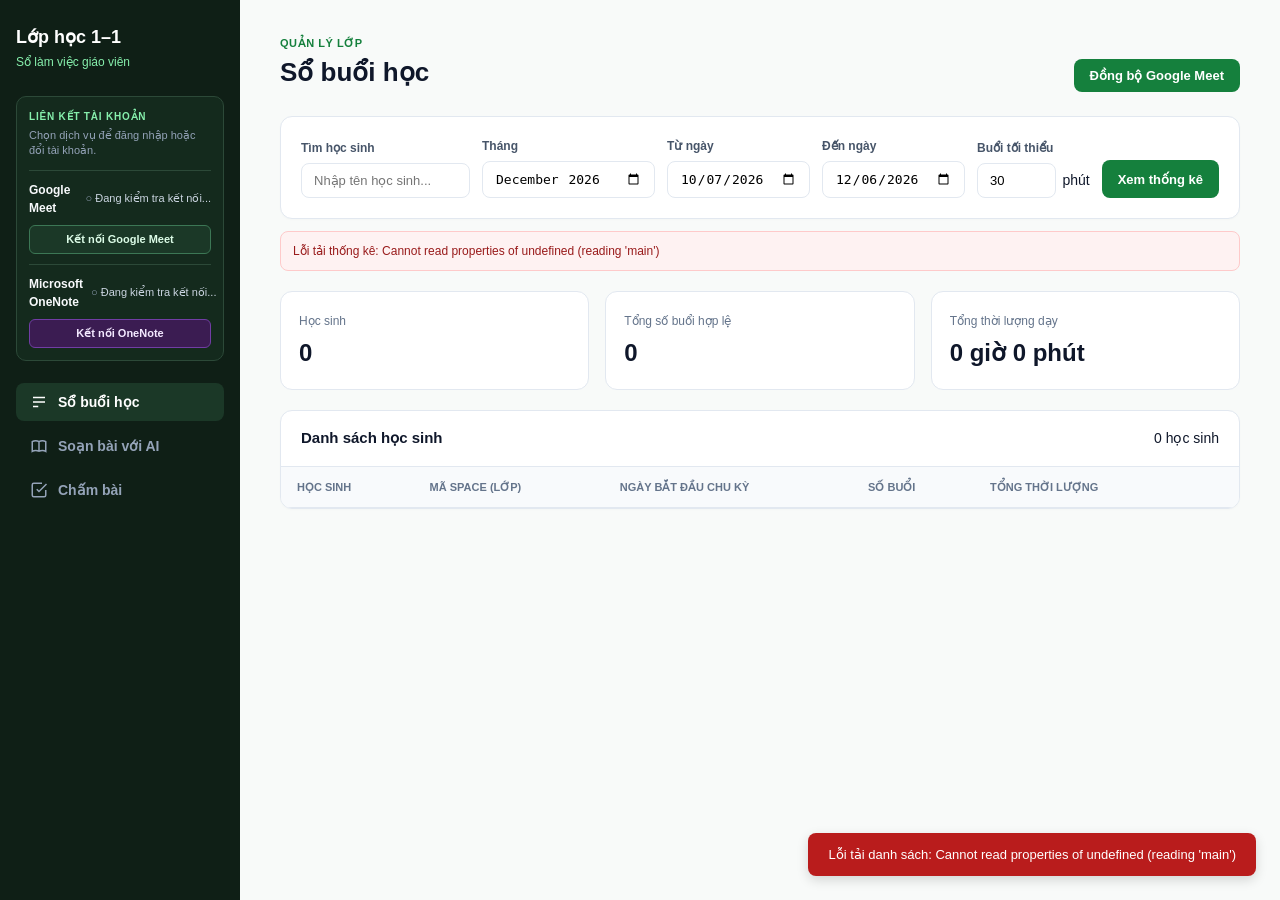
==== frontend/index.html @ b4125878 "Initial commit (without secrets and build files)" ====
<!DOCTYPE html>
<html lang="vi">
<head>
  <meta charset="UTF-8">
  <meta name="viewport" content="width=device-width, initial-scale=1.0">
  <title>Lớp học 1–1</title>
  <link rel="stylesheet" href="css/style.css">
</head>
<body>
  <div class="shell">
    <!-- SIDEBAR -->
    <aside class="side">
      <div class="brand">
        <h2>Lớp học 1–1</h2>
        <small>Sổ làm việc giáo viên</small>
      </div>
      <section class="service-connections" aria-label="Liên kết tài khoản">
        <div class="service-connections-title">LIÊN KẾT TÀI KHOẢN</div>
        <p class="service-connections-help">Chọn dịch vụ để đăng nhập hoặc đổi tài khoản.</p>

        <div class="service-connection service-google">
          <div class="service-connection-info">
            <strong>Google Meet</strong>
            <span id="google-status-indicator" class="service-status"><span class="status-dot" style="color:#94a3b8;">○</span> Đang kiểm tra kết nối...</span>
          </div>
          <button class="service-connect-btn" type="button" onclick="handleConnectGoogle()">Kết nối Google Meet</button>
        </div>

        <div class="service-connection service-onenote">
          <div class="service-connection-info">
            <strong>Microsoft OneNote</strong>
            <span id="onenote-status-indicator" class="service-status"><span class="status-dot" style="color:#94a3b8;">○</span> Đang kiểm tra kết nối...</span>
          </div>
          <button class="service-connect-btn" type="button" onclick="handleConnectOneNote()">Kết nối OneNote</button>
        </div>
      </section>
      <nav class="nav">
        <button class="nav-item active" data-view="dashboard" onclick="navigate('dashboard')">
          <svg width="18" height="18" fill="none" stroke="currentColor" stroke-width="2" viewBox="0 0 24 24"><path d="M4 6h16M4 12h16M4 18h7"/></svg>
          Sổ buổi học
        </button>
        <button class="nav-item" data-view="lessons" onclick="navigate('lessons')">
          <svg width="18" height="18" fill="none" stroke="currentColor" stroke-width="2" viewBox="0 0 24 24"><path d="M12 6.253v13m0-13C10.832 5.477 9.246 5 7.5 5S4.168 5.477 3 6.253v13C4.168 18.477 5.754 18 7.5 18s3.332.477 4.5 1.253m0-13C13.168 5.477 14.754 5 16.5 5c1.747 0 3.332.477 4.5 1.253v13C19.832 18.477 18.247 18 16.5 18c-1.746 0-3.332.477-4.5 1.253"/></svg>
          Soạn bài với AI
        </button>
        <button class="nav-item" data-view="grading" onclick="navigate('grading')">
          <svg width="18" height="18" fill="none" stroke="currentColor" stroke-width="2" viewBox="0 0 24 24"><path d="M9 11l3 3L22 4M21 12v7a2 2 0 0 1-2 2H5a2 2 0 0 1-2-2V5a2 2 0 0 1 2-2h11"/></svg>
          Chấm bài
        </button>
      </nav>
    </aside>

    <!-- MAIN CONTENT AREA -->
    <main class="page">
      <!-- TOAST NOTIFICATION -->
      <div id="toast" class="toast hidden"></div>

      <!-- VIEW 1: DASHBOARD (SỔ BUỔI HỌC) -->
      <section id="view-dashboard" class="view-panel active">
        <header class="head">
          <div>
            <span class="eyebrow">Quản lý lớp</span>
            <h1>Sổ buổi học</h1>
          </div>
          <button class="btn btn-primary" id="btn-sync" onclick="handleSyncMeet()">
            <svg class="spin-icon hidden" width="16" height="16" fill="none" stroke="currentColor" stroke-width="2" viewBox="0 0 24 24"><circle cx="12" cy="12" r="10" stroke-opacity="0.25"/><path d="M12 2a10 10 0 0 1 10 10"/></svg>
            <span>Đồng bộ Google Meet</span>
          </button>
        </header>

        <!-- FILTERS -->
        <div class="card filter-card">
          <div class="filter-grid">
            <div class="field">
              <label>Tìm học sinh</label>
              <input type="text" id="filter-search" placeholder="Nhập tên học sinh..." onkeydown="if(event.key==='Enter') loadDashboard()">
            </div>
            <div class="field">
              <label>Tháng</label>
              <input type="month" id="filter-month" onchange="onMonthChange()">
            </div>
            <div class="field">
              <label>Từ ngày</label>
              <input type="date" id="filter-from">
            </div>
            <div class="field">
              <label>Đến ngày</label>
              <input type="date" id="filter-to">
            </div>
            <div class="field">
              <label>Buổi tối thiểu</label>
              <div class="input-unit">
                <input type="number" id="filter-min-duration" value="30" min="0">
                <span>phút</span>
              </div>
            </div>
            <button class="btn btn-primary" onclick="loadDashboard()" style="height: 38px; white-space: nowrap;">
              Xem thống kê
            </button>
          </div>
        </div>

        <div id="dashboard-status" class="status-banner status-info">
          Sẵn sàng xem thống kê. Chọn bộ lọc và bấm "Xem thống kê".
        </div>

        <!-- STATS -->
        <div class="stats-grid">
          <div class="stat-card">
            <span>Học sinh</span>
            <strong id="stat-students">0</strong>
          </div>
          <div class="stat-card">
            <span>Tổng số buổi hợp lệ</span>
            <strong id="stat-sessions">0</strong>
          </div>
          <div class="stat-card">
            <span>Tổng thời lượng dạy</span>
            <strong id="stat-duration">0 giờ 0 phút</strong>
          </div>
        </div>

        <!-- TABLE -->
        <div class="card table-card">
          <div class="card-header">
            <h3>Danh sách học sinh</h3>
            <span id="student-count-badge">0 học sinh</span>
          </div>
          <div class="table-wrap">
            <table>
              <thead>
                <tr>
                  <th>Học sinh</th>
                  <th>Mã Space (Lớp)</th>
                  <th>Ngày bắt đầu chu kỳ</th>
                  <th>Số buổi</th>
                  <th>Tổng thời lượng</th>
                  <th></th>
                </tr>
              </thead>
              <tbody id="student-table-body">
                <!-- Data rendered by JS -->
              </tbody>
            </table>
          </div>
        </div>
      </section>

      <!-- VIEW 2: STUDENT DETAIL (CHI TIẾT HỌC SINH) -->
      <section id="view-student-detail" class="view-panel">
        <a class="back-link" href="javascript:void(0)" onclick="navigate('dashboard')">← Quay lại danh sách</a>
        <header class="head">
          <div>
            <span class="eyebrow">Chi tiết học sinh</span>
            <h1 id="detail-name">Học sinh</h1>
            <p id="detail-space" class="text-muted">Space ID: ...</p>
          </div>
        </header>

        <div class="stats-grid">
          <div class="stat-card">
            <span>Số buổi học</span>
            <strong id="detail-stat-sessions">0</strong>
          </div>
          <div class="stat-card">
            <span>Tổng thời gian học</span>
            <strong id="detail-stat-duration">0 phút</strong>
          </div>
        </div>

        <!-- FILTERS FOR STUDENT DETAIL -->
        <div class="card filter-card">
          <div class="filter-grid">
            <div class="field">
              <label>Từ ngày</label>
              <input type="date" id="detail-filter-from">
            </div>
            <div class="field">
              <label>Đến ngày</label>
              <input type="date" id="detail-filter-to">
            </div>
            <div class="field">
              <label>Buổi tối thiểu</label>
              <div class="input-unit">
                <input type="number" id="detail-filter-min-duration" value="0" min="0">
                <span>phút</span>
              </div>
            </div>
            <button class="btn btn-primary" onclick="reloadStudentDetail()" style="height: 38px; white-space: nowrap;">
              Cập nhật
            </button>
          </div>
        </div>

        <div class="detail-layout">
          <!-- SESSIONS LIST -->
          <div class="card table-card">
            <div class="card-header">
              <h3>Các buổi học</h3>
            </div>
            <div class="table-wrap">
              <table>
                <thead>
                  <tr>
                    <th>Thời gian học</th>
                    <th>Thời lượng</th>
                    <th>Người tham gia</th>
                  </tr>
                </thead>
                <tbody id="meetings-table-body">
                  <!-- Meetings rendered here -->
                </tbody>
              </table>
            </div>
          </div>

          <!-- EDIT STUDENT CARD -->
          <div class="card form-card">
            <h3>Cài đặt học sinh</h3>
            <div class="field">
              <label>Tên học sinh</label>
              <input type="text" id="edit-student-name">
            </div>
            <div class="field">
              <label>Google Space ID</label>
              <input type="text" id="edit-student-space" readonly class="input-readonly">
            </div>
            <div class="field">
              <label>Ngày bắt đầu chu kỳ (1 - 31)</label>
              <input type="number" id="edit-student-cycle" min="1" max="31">
            </div>
            <button class="btn btn-primary" onclick="handleUpdateStudent()">Lưu thay đổi</button>
          </div>
        </div>
      </section>

      <!-- VIEW 3: AI LESSONS (TẠO BÀI GIẢNG & LỊCH SỬ PROMPT) -->
      <section id="view-lessons" class="view-panel">
        <header class="head">
          <div>
            <span class="eyebrow">Trợ lý AI</span>
            <h1>Soạn bài từ Video YouTube</h1>
          </div>
        </header>

        <!-- FORM TẠO BÀI -->
        <div class="card form-panel">
          <h3>Tạo bài giảng mới</h3>
          <p class="text-muted">AI sẽ xem video YouTube, tạo giáo án chi tiết cho giáo viên và phiếu bài tập đục lỗ cho học sinh.</p>
          
          <div class="form-grid">
            <div class="field">
              <label>Model AI</label>
              <select id="lesson-model-select">
                <option value="gemini-3.7-flash" selected>Gemini 3.7 Flash (Mặc định)</option>
              </select>
            </div>
            <div class="field" style="grid-column: 1 / -1;">
              <label>Đường dẫn Video YouTube <span class="req">*</span></label>
              <input type="url" id="lesson-url" placeholder="https://www.youtube.com/watch?v=..." required>
            </div>
            <div class="field" style="grid-column: 1 / -1;">
              <label>Yêu cầu tùy chỉnh (Prompt riêng)</label>
              <textarea id="lesson-prompt" placeholder="Ví dụ: Tập trung vào giải các bài toán hình học không gian, giải thích dễ hiểu cho học sinh lớp 11..."></textarea>
            </div>
          </div>
          
          <button class="btn btn-primary" id="btn-create-lesson" onclick="handleCreateLesson()">
            <span>Bắt đầu tạo bài giảng</span>
          </button>
        </div>

        <!-- HISTORY / PROMPTS & DRAFTS TABLE -->
        <div class="card table-card" style="margin-top: 24px;">
          <div class="card-header">
            <h3>Lịch sử tạo bài & Trạng thái Prompt</h3>
            <span id="drafts-count-badge">0 bài</span>
          </div>
          <div class="table-wrap">
            <table>
              <thead>
                <tr>
                  <th style="width: 28%;">Bài giảng / Video</th>
                  <th style="width: 25%;">Yêu cầu (Prompt)</th>
                  <th style="width: 12%;">Model</th>
                  <th style="width: 15%;">Thời gian</th>
                  <th style="width: 10%;">Trạng thái</th>
                  <th style="width: 10%; text-align: right;">Thao tác</th>
                </tr>
              </thead>
              <tbody id="drafts-table-body">
                <!-- Render drafts list -->
              </tbody>
            </table>
          </div>
        </div>
      </section>

      <!-- VIEW 4: LESSON EDITOR (CHỈNH SỬA & XUẤT PDF) -->
      <section id="view-lesson-editor" class="view-panel">
        <a class="back-link" href="javascript:void(0)" onclick="navigate('lessons')">← Danh sách bài giảng</a>
        <header class="head">
          <div>
            <span class="eyebrow">Chỉnh sửa tài liệu</span>
            <input type="text" id="editor-title" class="title-input" placeholder="Tiêu đề bài giảng...">
          </div>
          <div class="action-buttons">
            <button class="btn btn-secondary" onclick="handleSaveDraft()">Lưu bản nháp</button>
            <button class="btn btn-onenote" onclick="openPushOneNoteDialog()">Đẩy lên OneNote (GV & HS)</button>
            <button class="btn btn-primary" onclick="handleExportPDF()">Xuất 2 file PDF</button>
          </div>
        </header>

        <div class="card structured-editor">
          <div class="field">
            <label>Tổng quan bài học</label>
            <textarea id="editor-overview" placeholder="Mục tiêu và nội dung chính của bài học"></textarea>
          </div>
          <div class="editor-section-head"><h3>Nội dung bài giảng</h3><button class="btn btn-secondary" onclick="addLessonSection()">+ Thêm mục</button></div>
          <div id="lesson-sections-editor"></div>
          <div class="editor-section-head"><h3>Bài tập</h3><button class="btn btn-secondary" onclick="addLessonExercise()">+ Thêm câu</button></div>
          <div id="lesson-exercises-editor"></div>
        </div>
      </section>

      <!-- VIEW 5: CHẤM BÀI -->
      <section id="view-grading" class="view-panel">
        <header class="head"><div><span class="eyebrow">OneNote & AI</span><h1>Chấm bài</h1><p class="text-muted">Tìm bài học sinh, chọn câu cần chấm và xem lỗi sai.</p></div></header>
        <div class="tab-header">
          <button class="tab-btn active" id="grading-tab-assignments" onclick="switchGradingTab('assignments')">Bài đã giao</button>
          <button class="tab-btn" id="grading-tab-mistakes" onclick="switchGradingTab('mistakes')">Lỗi sai học sinh</button>
        </div>
        <div id="grading-assignments-panel">
          <div class="card grading-filter">
            <div class="field"><label>Tìm theo học sinh hoặc tên bài</label><input id="grading-search" placeholder="Nhập tên để tìm nhanh..." oninput="scheduleGradingSearch()"></div>
            <button class="btn btn-secondary" onclick="loadGradingPages()">Làm mới</button>
          </div>
          <div class="card table-card" style="margin-top:16px"><div class="card-header"><h3>Bài tập đã giao</h3><span id="grading-count">0 bài</span></div><div class="table-wrap"><table><thead><tr><th>Học sinh & bài</th><th>Ngày giao</th><th>Kết quả</th><th></th></tr></thead><tbody id="grading-pages-body"></tbody></table></div></div>
        </div>
        <div id="grading-mistakes-panel" class="hidden"><div id="mistake-groups"></div></div>
      </section>

      <!-- VIEW 6: CHI TIẾT CHẤM -->
      <section id="view-grading-detail" class="view-panel">
        <a class="back-link" href="javascript:void(0)" onclick="navigate('grading')">← Danh sách bài cần chấm</a>
        <header class="head"><div><span class="eyebrow">Chấm bằng AI</span><h1 id="grading-detail-title">Bài tập</h1><p id="grading-detail-student" class="text-muted"></p></div></header>
        <div class="card grading-controls">
          <div class="field"><label>Model chấm bài</label><select id="grading-model"></select></div>
          <div class="field"><label>Yêu cầu chấm thêm (không bắt buộc)</label><textarea id="grading-prompt" placeholder="Ví dụ: nhận xét ngắn, ưu tiên chỉ ra bước sai..."></textarea></div>
        </div>
        <div class="card" style="margin-top:16px"><div class="editor-section-head"><label class="check-label"><input type="checkbox" id="grade-select-all" onchange="toggleGradeAll(this.checked)" checked> Chọn tất cả câu</label><div class="action-buttons"><button class="btn btn-secondary hidden" id="btn-push-feedback" onclick="handlePushFeedback()">Đẩy lại nhận xét</button><button class="btn btn-primary" id="btn-grade" onclick="handleGradeAssignment()">Chấm các câu đã chọn</button></div></div><div id="grading-items"></div></div>
      </section>
    </main>
  </div>

  <!-- MODAL XEM CHI TIẾT LỖI TỪ AI -->
  <div id="error-modal" class="modal-overlay hidden" onclick="closeErrorModal()">
    <div class="modal-card" onclick="event.stopPropagation()">
      <div class="modal-header">
        <h3>Chi tiết lỗi xử lý AI</h3>
        <button class="modal-close" onclick="closeErrorModal()">✕</button>
      </div>
      <div class="modal-body">
        <p class="text-muted" style="margin-bottom: 8px;">Dưới đây là toàn bộ thông báo lỗi phản hồi từ hệ thống:</p>
        <pre id="error-modal-text" class="error-log-box">Không có dữ liệu</pre>
      </div>
      <div class="modal-footer">
        <button class="btn btn-secondary" onclick="copyErrorLog()">Sao chép lỗi</button>
        <button class="btn btn-primary" onclick="closeErrorModal()">Đóng</button>
      </div>
    </div>
  </div>

  <!-- MODAL ĐẨY BÀI LÊN ONENOTE -->
  <div id="onenote-modal" class="modal-overlay hidden" onclick="closeOneNoteModal()">
    <div class="modal-card" onclick="event.stopPropagation()">
      <div class="modal-header">
        <h3 style="color: #6b21a8;">Đẩy bài giảng lên Microsoft OneNote</h3>
        <button class="modal-close" onclick="closeOneNoteModal()">✕</button>
      </div>
      <div class="modal-body">
        <p class="text-muted" style="margin-bottom: 14px;">Hệ thống tự tạo hoặc tái sử dụng hai sổ Giáo viên/Học sinh của học sinh đã chọn, sau đó luôn tạo Trang mới trong Chương:</p>
        
        <div class="field" style="margin-bottom: 12px;"><label>1. Học sinh nhận bài</label><select id="on-student-id" onchange="refreshOneNotePublishTargets()"></select></div>
        <div class="field" style="margin-bottom: 12px;">
          <label>2. Chương trong vở Học sinh</label>
          <small id="on-student-workspace-status" class="text-muted"></small>
          <select id="on-student-chapter-select" onchange="toggleOneNoteChapterInput('student')"></select>
          <input type="text" id="on-student-chapter-name" placeholder="Nhập tên chương mới của học sinh..." style="margin-top:8px;">
        </div>

        <div class="field" style="margin-bottom: 12px;">
          <label>3. Chương trong vở Giáo viên</label>
          <small id="on-teacher-workspace-status" class="text-muted"></small>
          <select id="on-teacher-chapter-select" onchange="toggleOneNoteChapterInput('teacher')"></select>
          <input type="text" id="on-teacher-chapter-name" placeholder="Nhập tên chương mới của giáo viên..." style="margin-top:8px;">
        </div>
        
        <div class="field">
          <label>4. Tiêu đề buổi học trên trang OneNote</label>
          <input type="text" id="on-page-title" placeholder="VD: Buổi 1: Đường tròn lượng giác">
        </div>
      </div>
      <div class="modal-footer">
        <button class="btn btn-secondary" onclick="closeOneNoteModal()">Hủy</button>
        <button class="btn btn-onenote" id="btn-do-push-onenote" onclick="handleDoPushOneNote()">Bắt đầu đẩy bài</button>
      </div>
    </div>
  </div>

  <div id="remediation-modal" class="modal-overlay hidden" onclick="closeRemediationModal()">
    <div class="modal-card" onclick="event.stopPropagation()">
      <div class="modal-header"><h3 style="color:#15803d">Tạo bài tập từ lỗi sai</h3><button class="modal-close" onclick="closeRemediationModal()">✕</button></div>
      <div class="modal-body">
        <p id="remediation-context" class="mistake-context"></p>
        <div class="count-grid"><div class="field"><label>Số câu trắc nghiệm</label><input type="number" id="remediation-mc" min="0" max="20" value="3"></div><div class="field"><label>Số câu tự luận</label><input type="number" id="remediation-essay" min="0" max="20" value="2"></div></div>
        <div class="field" style="margin-top:12px"><label>Model AI</label><select id="remediation-model"></select></div>
        <div class="field" style="margin-top:12px"><label>Yêu cầu thêm (không bắt buộc)</label><textarea id="remediation-prompt" placeholder="Ví dụ: tăng dần độ khó, phù hợp lớp 11..."></textarea></div>
      </div>
      <div class="modal-footer"><button class="btn btn-secondary" onclick="closeRemediationModal()">Hủy</button><button class="btn btn-primary" id="btn-remediation" onclick="handleGenerateRemediation()">Tạo và giao bài</button></div>
    </div>
  </div>

  <script src="js/app.js"></script>
</body>
</html>
---- frontend/css/style.css ----
:root {
  --bg: #f8faf9;
  --surface: #ffffff;
  --line: #e2e8f0;
  --text-main: #0f172a;
  --text-muted: #64748b;
  --green: #15803d;
  --green-hover: #166534;
  --green-soft: #f0fdf4;
  --red: #b91c1c;
  --amber: #b45309;
}

* { box-sizing: border-box; margin: 0; padding: 0; }
body {
  background: var(--bg);
  color: var(--text-main);
  font-family: -apple-system, BlinkMacSystemFont, "Segoe UI", Roboto, sans-serif;
  font-size: 14px;
  line-height: 1.5;
  user-select: none;
}

.shell { display: grid; grid-template-columns: 240px 1fr; min-height: 100vh; }
.side {
  background: #0f1f16;
  color: #f1f5f9;
  padding: 24px 16px;
  display: flex;
  flex-direction: column;
}
.brand h2 { font-size: 18px; font-weight: 700; color: #fff; }
.brand small { color: #86efac; font-size: 12px; }
.service-connections {
  margin-top: 24px;
  padding: 12px;
  border: 1px solid #2c4938;
  border-radius: 10px;
  background: #142a1d;
}
.service-connections-title {
  color: #86efac;
  font-size: 10px;
  font-weight: 700;
  letter-spacing: 0.08em;
}
.service-connections-help { margin: 4px 0 12px; color: #94a3b8; font-size: 11px; line-height: 1.35; }
.service-connection { padding-top: 10px; border-top: 1px solid #2c4938; }
.service-connection + .service-connection { margin-top: 10px; }
.service-connection-info { display: flex; align-items: center; justify-content: space-between; gap: 8px; }
.service-connection-info strong { color: #f8fafc; font-size: 12px; }
.service-status { color: #cbd5e1; font-size: 11px; white-space: nowrap; }
.service-connect-btn {
  width: 100%;
  margin-top: 8px;
  border: 1px solid #3c7755;
  border-radius: 6px;
  padding: 7px 8px;
  background: #1b3827;
  color: #dcfce7;
  cursor: pointer;
  font-size: 11px;
  font-weight: 700;
  transition: background 0.15s, border-color 0.15s;
}
.service-connect-btn:hover { background: #245235; border-color: #86efac; }
.service-onenote .service-connect-btn { border-color: #713da4; background: #3b1c52; color: #f3e8ff; }
.service-onenote .service-connect-btn:hover { border-color: #c084fc; background: #52246f; }
.nav { display: flex; flex-direction: column; gap: 6px; margin-top: 22px; }
.nav-item {
  background: transparent;
  border: 0;
  color: #94a3b8;
  padding: 10px 14px;
  border-radius: 8px;
  text-align: left;
  cursor: pointer;
  display: flex;
  align-items: center;
  gap: 10px;
  font-size: 14px;
  font-weight: 600;
  transition: all 0.15s;
}
.nav-item:hover, .nav-item.active { background: #1b3827; color: #fff; }
.status-dot { color: #22c55e; }

.page { padding: 32px 40px 60px; max-width: 1200px; margin: 0 auto; width: 100%; }
.view-panel { display: none; }
.view-panel.active { display: block; animation: fadeIn 0.15s ease-out; }
@keyframes fadeIn { from { opacity: 0; transform: translateY(4px); } to { opacity: 1; transform: translateY(0); } }

.head { display: flex; justify-content: space-between; align-items: flex-end; margin-bottom: 24px; }
.head h1 { font-size: 26px; font-weight: 700; color: var(--text-main); }
.eyebrow { font-size: 11px; text-transform: uppercase; letter-spacing: 0.05em; font-weight: 700; color: var(--green); }
.text-muted { color: var(--text-muted); font-size: 13px; }

.card { background: var(--surface); border: 1px solid var(--line); border-radius: 12px; padding: 20px; box-shadow: 0 1px 2px rgba(0,0,0,0.02); }
.filter-grid { display: grid; grid-template-columns: 1.5fr 1fr 1fr 1fr 1fr; gap: 14px; }
.field label { display: block; font-size: 12px; font-weight: 600; color: #475569; margin-bottom: 6px; }
.field input, .field select, .field textarea {
  width: 100%; border: 1px solid var(--line); border-radius: 8px; padding: 9px 12px; font-size: 13px; background: #fff;
}
.field input:focus, .field textarea:focus { outline: 2px solid var(--green); border-color: transparent; }
.input-unit { display: flex; align-items: center; gap: 6px; }
.input-readonly { background: #f1f5f9 !important; color: #64748b; }

.form-grid { display: grid; grid-template-columns: 1fr; gap: 14px; margin: 16px 0; }
.field textarea { height: 80px; resize: vertical; }

.stats-grid { display: grid; grid-template-columns: repeat(3, 1fr); gap: 16px; margin: 20px 0; }
.stat-card { background: var(--surface); border: 1px solid var(--line); border-radius: 12px; padding: 18px; }
.stat-card span { font-size: 12px; color: var(--text-muted); }
.stat-card strong { display: block; font-size: 24px; font-weight: 700; color: var(--text-main); margin-top: 4px; }

.table-card { padding: 0; overflow: hidden; }
.card-header { padding: 16px 20px; border-bottom: 1px solid var(--line); display: flex; justify-content: space-between; align-items: center; }
.card-header h3 { font-size: 15px; font-weight: 700; }
.table-wrap { overflow-x: auto; }
table { width: 100%; border-collapse: collapse; text-align: left; }
th { background: #f8fafc; padding: 12px 16px; font-size: 11px; text-transform: uppercase; color: #64748b; font-weight: 600; border-bottom: 1px solid var(--line); }
td { padding: 14px 16px; border-bottom: 1px solid #f1f5f9; font-size: 13px; vertical-align: middle; }
tr:hover td { background: #fafcfa; }

.btn { border: 0; padding: 9px 16px; border-radius: 8px; font-size: 13px; font-weight: 600; cursor: pointer; display: inline-flex; align-items: center; gap: 8px; }
.btn-primary { background: var(--green); color: #fff; }
.btn-primary:hover { background: var(--green-hover); }
.btn-secondary { background: #e2e8f0; color: var(--text-main); }
.back-link { display: inline-block; margin-bottom: 12px; color: var(--green); font-weight: 600; text-decoration: none; }

.detail-layout { display: grid; grid-template-columns: 1fr 320px; gap: 20px; }
.form-card .field { margin-bottom: 14px; }

.badge { display: inline-block; padding: 4px 10px; border-radius: 99px; font-size: 11px; font-weight: 700; }
.badge-processing { background: #fef3c7; color: var(--amber); }
.badge-completed { background: #dcfce7; color: var(--green); }
.badge-failed { background: #fee2e2; color: var(--red); }

.tab-header { display: flex; gap: 8px; margin-bottom: 12px; }
.tab-btn { padding: 8px 16px; border: 1px solid var(--line); background: #fff; border-radius: 8px; font-size: 13px; font-weight: 600; cursor: pointer; }
.tab-btn.active { background: var(--green-soft); border-color: var(--green); color: var(--green); }
.editor-textarea { display: none; width: 100%; height: 500px; padding: 16px; border: 1px solid var(--line); border-radius: 12px; font-family: monospace; font-size: 14px; resize: vertical; }
.editor-textarea.active { display: block; }
.title-input { font-size: 20px; font-weight: 700; border: 1px solid transparent; padding: 4px 8px; border-radius: 6px; width: 400px; }
.title-input:focus { border-color: var(--line); outline: none; background: #fff; }

.toast { position: fixed; bottom: 24px; right: 24px; background: #0f172a; color: #fff; padding: 12px 20px; border-radius: 8px; font-size: 13px; font-weight: 500; z-index: 999; box-shadow: 0 4px 12px rgba(0,0,0,0.15); transition: 0.2s; }
.toast.hidden { opacity: 0; transform: translateY(10px); pointer-events: none; }
.spin-icon { animation: spin 0.8s linear infinite; }
@keyframes spin { to { transform: rotate(360deg); } }

/* --- PROMPT PREVIEW & ERROR MODAL --- */
.prompt-preview {
  display: block;
  max-width: 250px;
  color: var(--text-muted);
  font-size: 12px;
  font-style: italic;
  overflow: hidden;
  text-overflow: ellipsis;
  white-space: nowrap;
}

.modal-overlay {
  position: fixed; inset: 0; background: rgba(15, 23, 42, 0.6);
  display: flex; align-items: center; justify-content: center; z-index: 1000;
  backdrop-filter: blur(2px);
}
.modal-overlay.hidden { display: none; }
.modal-card {
  background: #fff; width: 90%; max-width: 620px; border-radius: 12px;
  overflow: hidden; box-shadow: 0 10px 25px rgba(0,0,0,0.2); animation: modalIn 0.15s ease-out;
}
@keyframes modalIn { from { opacity: 0; transform: scale(0.96); } to { opacity: 1; transform: scale(1); } }
.modal-header { padding: 14px 20px; display: flex; justify-content: space-between; align-items: center; border-bottom: 1px solid var(--line); }
.modal-header h3 { font-size: 15px; font-weight: 700; color: var(--red); }
.modal-close { background: none; border: none; font-size: 16px; cursor: pointer; color: var(--text-muted); }
.modal-body { padding: 16px 20px; }
.error-log-box {
  background: #0f172a; color: #f87171; padding: 14px; border-radius: 8px;
  font-family: monospace; font-size: 12px; max-height: 280px; overflow-y: auto; white-space: pre-wrap; word-break: break-word;
}
.modal-footer { padding: 12px 20px; background: #f8fafc; border-top: 1px solid var(--line); display: flex; justify-content: flex-end; gap: 8px; }
.btn-view-error { color: var(--red); background: none; border: none; font-size: 11px; text-decoration: underline; cursor: pointer; padding: 2px 4px; display: inline-block; }

/* --- SỬA LỖI ICON VÀ THÊM NÚT LỌC --- */
.hidden { display: none !important; }

.filter-grid {
  display: grid;
  grid-template-columns: 1.5fr 1fr 1fr 1fr 1fr auto;
  gap: 12px;
  align-items: flex-end;
}

.status-banner {
  margin-top: 12px;
  padding: 10px 12px;
  border-radius: 8px;
  border: 1px solid var(--line);
  font-size: 12px;
}

.status-info {
  background: #f8fafc;
  color: #334155;
}

.status-loading {
  background: #eff6ff;
  color: #1d4ed8;
  border-color: #bfdbfe;
}

.status-success {
  background: #ecfdf3;
  color: #166534;
  border-color: #bbf7d0;
}

.status-error {
  background: #fef2f2;
  color: #991b1b;
  border-color: #fecaca;
}

/* --- NÚT BẤM VÀ STYLE CHO ONENOTE --- */
.btn-onenote {
  background: #7e22ce;
  color: #ffffff;
}
.btn-onenote:hover {
  background: #6b21a8;
}

/* --- UI MỚI: EDITOR CẤU TRÚC VÀ CHẤM BÀI --- */
.structured-editor > .field { margin-bottom: 20px; }
.editor-section-head { display: flex; align-items: center; justify-content: space-between; gap: 16px; margin: 20px 0 12px; }
.structure-card { border: 1px solid var(--line); border-radius: 10px; padding: 16px; margin-bottom: 12px; background: #fbfdfb; }
.structure-card .field, .example-card .field { margin-bottom: 12px; }
.structure-card-head { display: flex; justify-content: space-between; align-items: center; margin-bottom: 12px; }
.structure-card textarea.tall { min-height: 140px; }
.example-card { margin: 12px 0; padding: 14px; border-left: 3px solid #86efac; background: #fff; }
.remove-link { border: 0; background: none; color: var(--red); cursor: pointer; font-size: 12px; }
.compact-grid, .count-grid { display: grid; grid-template-columns: 1fr 1fr; gap: 12px; }
.btn.compact { padding: 6px 10px; font-size: 12px; }
.grading-filter { display: grid; grid-template-columns: 1fr auto; gap: 14px; align-items: end; }
.empty-cell { padding: 30px !important; text-align: center; color: var(--text-muted); }
.error-text { color: var(--red); }
.grading-controls { display: grid; grid-template-columns: 240px 1fr; gap: 16px; }
.grading-controls textarea { height: 66px; }
.check-label { display: flex; align-items: center; gap: 8px; font-weight: 700; }
.grading-item { display: flex; align-items: flex-start; gap: 12px; padding: 14px 4px; border-top: 1px solid var(--line); cursor: pointer; }
.grading-item input { margin-top: 4px; }
.result-correct { color: var(--green); font-weight: 700; }
.result-wrong { color: var(--red); font-weight: 700; }
.result-pending { color: var(--amber); font-weight: 700; }
.mistake-group { margin-bottom: 12px; padding: 0; overflow: hidden; }
.mistake-group summary { display: flex; justify-content: space-between; cursor: pointer; padding: 16px 20px; }
.mistake-list { border-top: 1px solid var(--line); }
.mistake-row { display: flex; justify-content: space-between; align-items: center; gap: 20px; padding: 14px 20px; border-bottom: 1px solid #f1f5f9; }
.mistake-row p { color: var(--text-muted); margin-top: 3px; }
.mistake-context { padding: 12px; border-radius: 8px; background: var(--green-soft); color: #166534; margin-bottom: 14px; }
@media (max-width: 900px) {
  .grading-filter, .grading-controls { grid-template-columns: 1fr; }
  .compact-grid, .count-grid { grid-template-columns: 1fr; }
}
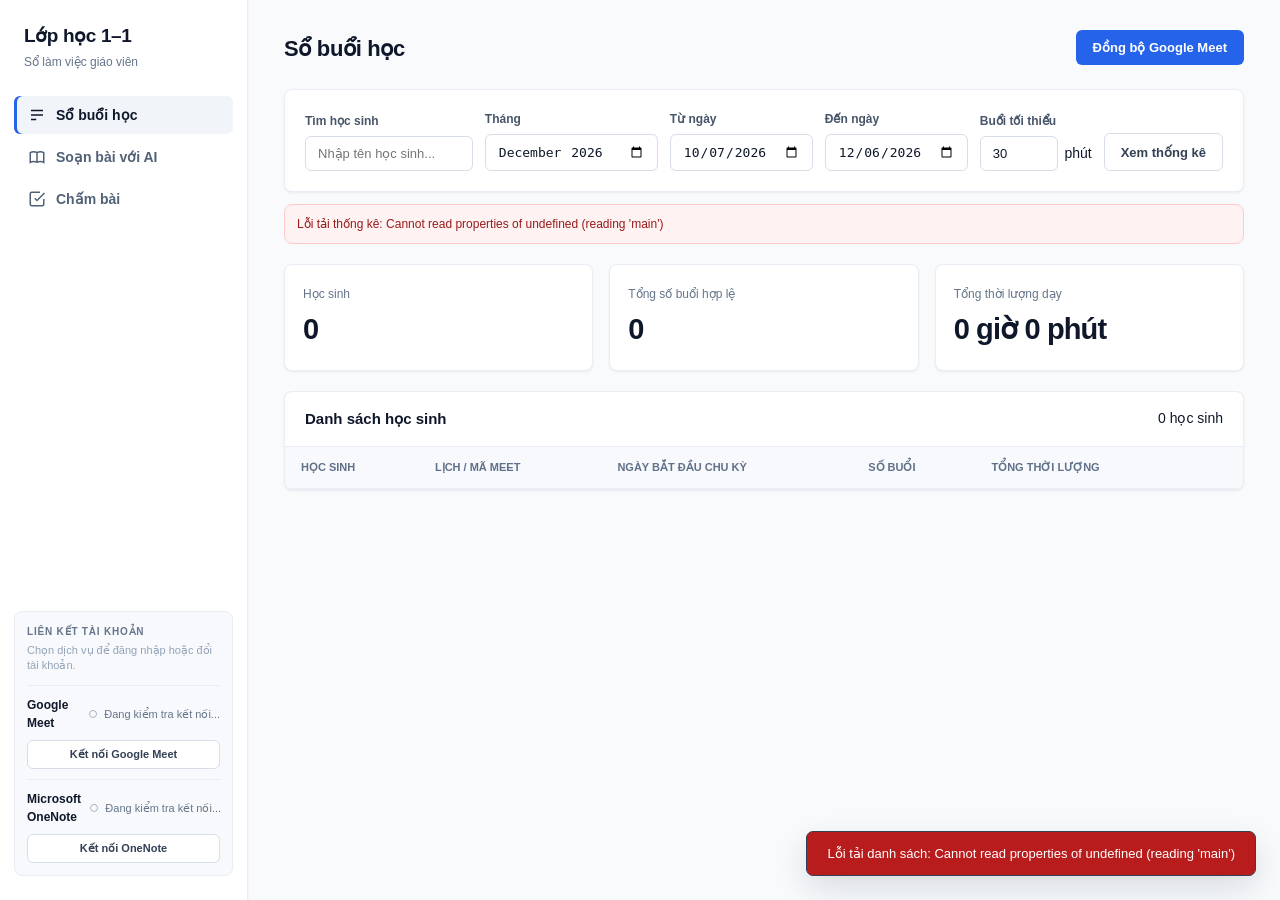
==== commit 763bb685: "quin 1.0" ====
--- a/frontend/index.html
+++ b/frontend/index.html
@@ -131,7 +131,7 @@
               <thead>
                 <tr>
                   <th>Học sinh</th>
-                  <th>Mã Space (Lớp)</th>
+                  <th>Lịch / mã Meet</th>
                   <th>Ngày bắt đầu chu kỳ</th>
                   <th>Số buổi</th>
                   <th>Tổng thời lượng</th>
@@ -153,7 +153,7 @@
           <div>
             <span class="eyebrow">Chi tiết học sinh</span>
             <h1 id="detail-name">Học sinh</h1>
-            <p id="detail-space" class="text-muted">Space ID: ...</p>
+            <p id="detail-space" class="text-muted">Lịch / mã Meet: ...</p>
           </div>
         </header>
 
@@ -252,7 +252,7 @@
             <div class="field">
               <label>Model AI</label>
               <select id="lesson-model-select">
-                <option value="gemini-3.7-flash" selected>Gemini 3.7 Flash (Mặc định)</option>
+                <option value="gemini-3.5-flash" selected>Gemini 3.5 Flash (Mặc định)</option>
               </select>
             </div>
             <div class="field" style="grid-column: 1 / -1;">
@@ -307,7 +307,6 @@
           <div class="action-buttons">
             <button class="btn btn-secondary" onclick="handleSaveDraft()">Lưu bản nháp</button>
             <button class="btn btn-onenote" onclick="openPushOneNoteDialog()">Đẩy lên OneNote (GV & HS)</button>
-            <button class="btn btn-primary" onclick="handleExportPDF()">Xuất 2 file PDF</button>
           </div>
         </header>
 
@@ -413,7 +412,7 @@
       <div class="modal-header"><h3 style="color:#15803d">Tạo bài tập từ lỗi sai</h3><button class="modal-close" onclick="closeRemediationModal()">✕</button></div>
       <div class="modal-body">
         <p id="remediation-context" class="mistake-context"></p>
-        <div class="count-grid"><div class="field"><label>Số câu trắc nghiệm</label><input type="number" id="remediation-mc" min="0" max="20" value="3"></div><div class="field"><label>Số câu tự luận</label><input type="number" id="remediation-essay" min="0" max="20" value="2"></div></div>
+		<div class="field"><label>Số câu bài tập</label><input type="number" id="remediation-count" min="1" max="20" value="5"></div>
         <div class="field" style="margin-top:12px"><label>Model AI</label><select id="remediation-model"></select></div>
         <div class="field" style="margin-top:12px"><label>Yêu cầu thêm (không bắt buộc)</label><textarea id="remediation-prompt" placeholder="Ví dụ: tăng dần độ khó, phù hợp lớp 11..."></textarea></div>
       </div>
--- a/frontend/css/style.css
+++ b/frontend/css/style.css
@@ -1,14 +1,20 @@
 :root {
-  --bg: #f8faf9;
+  --bg: #f8fafc;
   --surface: #ffffff;
-  --line: #e2e8f0;
+  --surface-muted: #f7f9fc;
+  --line: #e9eef5;
+  --line-strong: #d7dee8;
   --text-main: #0f172a;
-  --text-muted: #64748b;
-  --green: #15803d;
-  --green-hover: #166534;
-  --green-soft: #f0fdf4;
-  --red: #b91c1c;
-  --amber: #b45309;
+  --text-muted: #66758a;
+  --green: #2563eb;
+  --green-hover: #1d4ed8;
+  --green-soft: #eff6ff;
+  --blue: #2563eb;
+  --blue-soft: #eff6ff;
+  --red: #c9363e;
+  --amber: #a86309;
+  --shadow-sm: 0 1px 3px rgba(15, 23, 42, 0.05), 0 1px 2px -1px rgba(15, 23, 42, 0.05);
+  --shadow-md: 0 12px 32px rgba(15, 23, 42, 0.13);
 }
 
 * { box-sizing: border-box; margin: 0; padding: 0; }
@@ -19,60 +25,71 @@
   font-size: 14px;
   line-height: 1.5;
   user-select: none;
-}
-
-.shell { display: grid; grid-template-columns: 240px 1fr; min-height: 100vh; }
+  -webkit-font-smoothing: antialiased;
+}
+
+.shell { display: grid; grid-template-columns: 248px minmax(0, 1fr); min-height: 100vh; }
 .side {
-  background: #0f1f16;
-  color: #f1f5f9;
-  padding: 24px 16px;
+  background: #ffffff;
+  color: var(--text-main);
+  padding: 22px 14px;
   display: flex;
   flex-direction: column;
-}
-.brand h2 { font-size: 18px; font-weight: 700; color: #fff; }
-.brand small { color: #86efac; font-size: 12px; }
+  border-right: 1px solid var(--line);
+  box-shadow: 1px 0 0 rgba(22, 34, 51, 0.02);
+  position: sticky;
+  top: 0;
+  align-self: start;
+  height: 100vh;
+  overflow-y: auto;
+}
+.brand { padding: 0 10px; }
+.brand h2 { font-size: 19px; font-weight: 750; color: var(--text-main); letter-spacing: -0.02em; }
+.brand small { color: var(--text-muted); font-size: 12px; }
 .service-connections {
-  margin-top: 24px;
+  order: 2;
+  margin-top: auto;
+  margin-bottom: 2px;
   padding: 12px;
-  border: 1px solid #2c4938;
-  border-radius: 10px;
-  background: #142a1d;
+  border: 1px solid var(--line);
+  border-radius: 8px;
+  background: var(--surface-muted);
 }
 .service-connections-title {
-  color: #86efac;
+  color: var(--text-muted);
   font-size: 10px;
   font-weight: 700;
   letter-spacing: 0.08em;
 }
 .service-connections-help { margin: 4px 0 12px; color: #94a3b8; font-size: 11px; line-height: 1.35; }
-.service-connection { padding-top: 10px; border-top: 1px solid #2c4938; }
+.service-connection { padding-top: 10px; border-top: 1px solid var(--line); }
 .service-connection + .service-connection { margin-top: 10px; }
 .service-connection-info { display: flex; align-items: center; justify-content: space-between; gap: 8px; }
-.service-connection-info strong { color: #f8fafc; font-size: 12px; }
-.service-status { color: #cbd5e1; font-size: 11px; white-space: nowrap; }
+.service-connection-info strong { color: var(--text-main); font-size: 12px; }
+.service-status { color: var(--text-muted); font-size: 11px; white-space: nowrap; }
 .service-connect-btn {
   width: 100%;
   margin-top: 8px;
-  border: 1px solid #3c7755;
+  border: 1px solid var(--line-strong);
   border-radius: 6px;
   padding: 7px 8px;
-  background: #1b3827;
-  color: #dcfce7;
+  background: #ffffff;
+  color: #334155;
   cursor: pointer;
   font-size: 11px;
   font-weight: 700;
   transition: background 0.15s, border-color 0.15s;
 }
-.service-connect-btn:hover { background: #245235; border-color: #86efac; }
-.service-onenote .service-connect-btn { border-color: #713da4; background: #3b1c52; color: #f3e8ff; }
-.service-onenote .service-connect-btn:hover { border-color: #c084fc; background: #52246f; }
-.nav { display: flex; flex-direction: column; gap: 6px; margin-top: 22px; }
+.service-connect-btn:hover { background: var(--blue-soft); border-color: #8bbcf4; color: var(--blue); }
+.service-onenote .service-connect-btn { border-color: var(--line-strong); background: #ffffff; color: #334155; }
+.service-onenote .service-connect-btn:hover { border-color: #8bbcf4; background: var(--blue-soft); color: var(--blue); }
+.nav { order: 1; display: flex; flex-direction: column; gap: 4px; margin-top: 24px; }
 .nav-item {
   background: transparent;
   border: 0;
-  color: #94a3b8;
+  color: #516176;
   padding: 10px 14px;
-  border-radius: 8px;
+  border-radius: 6px;
   text-align: left;
   cursor: pointer;
   display: flex;
@@ -82,26 +99,36 @@
   font-weight: 600;
   transition: all 0.15s;
 }
-.nav-item:hover, .nav-item.active { background: #1b3827; color: #fff; }
-.status-dot { color: #22c55e; }
-
-.page { padding: 32px 40px 60px; max-width: 1200px; margin: 0 auto; width: 100%; }
+.nav-item:hover { background: #f0f3f8; color: var(--text-main); }
+.nav-item.active { background: #f1f5f9; color: var(--text-main); box-shadow: inset 3px 0 0 var(--blue); }
+.service-status .status-dot {
+  display: inline-block;
+  margin-right: 3px;
+  font-size: 17px;
+  font-weight: 800;
+  line-height: 0.75;
+  vertical-align: -1px;
+}
+
+.page { padding: 30px 36px 60px; max-width: 1360px; margin: 0 auto; width: 100%; }
+
+.assignment-actions { display: flex; align-items: center; justify-content: flex-end; gap: 6px; white-space: nowrap; }
 .view-panel { display: none; }
 .view-panel.active { display: block; animation: fadeIn 0.15s ease-out; }
 @keyframes fadeIn { from { opacity: 0; transform: translateY(4px); } to { opacity: 1; transform: translateY(0); } }
 
 .head { display: flex; justify-content: space-between; align-items: flex-end; margin-bottom: 24px; }
-.head h1 { font-size: 26px; font-weight: 700; color: var(--text-main); }
-.eyebrow { font-size: 11px; text-transform: uppercase; letter-spacing: 0.05em; font-weight: 700; color: var(--green); }
+.head h1 { font-size: 22px; font-weight: 750; color: var(--text-main); letter-spacing: -0.015em; }
+.eyebrow { display: none; }
 .text-muted { color: var(--text-muted); font-size: 13px; }
 
-.card { background: var(--surface); border: 1px solid var(--line); border-radius: 12px; padding: 20px; box-shadow: 0 1px 2px rgba(0,0,0,0.02); }
+.card { background: var(--surface); border: 1px solid var(--line); border-radius: 8px; padding: 20px; box-shadow: var(--shadow-sm); }
 .filter-grid { display: grid; grid-template-columns: 1.5fr 1fr 1fr 1fr 1fr; gap: 14px; }
 .field label { display: block; font-size: 12px; font-weight: 600; color: #475569; margin-bottom: 6px; }
 .field input, .field select, .field textarea {
-  width: 100%; border: 1px solid var(--line); border-radius: 8px; padding: 9px 12px; font-size: 13px; background: #fff;
-}
-.field input:focus, .field textarea:focus { outline: 2px solid var(--green); border-color: transparent; }
+  width: 100%; border: 1px solid var(--line-strong); border-radius: 6px; padding: 9px 12px; font-size: 13px; background: #fff; color: var(--text-main); transition: border-color 0.15s, box-shadow 0.15s;
+}
+.field input:focus, .field select:focus, .field textarea:focus { outline: none; border-color: var(--blue); box-shadow: 0 0 0 3px rgba(8, 104, 215, 0.12); }
 .input-unit { display: flex; align-items: center; gap: 6px; }
 .input-readonly { background: #f1f5f9 !important; color: #64748b; }
 
@@ -109,23 +136,26 @@
 .field textarea { height: 80px; resize: vertical; }
 
 .stats-grid { display: grid; grid-template-columns: repeat(3, 1fr); gap: 16px; margin: 20px 0; }
-.stat-card { background: var(--surface); border: 1px solid var(--line); border-radius: 12px; padding: 18px; }
+.stat-card { background: var(--surface); border: 1px solid var(--line); border-radius: 8px; padding: 18px; box-shadow: var(--shadow-sm); }
 .stat-card span { font-size: 12px; color: var(--text-muted); }
-.stat-card strong { display: block; font-size: 24px; font-weight: 700; color: var(--text-main); margin-top: 4px; }
+.stat-card strong { display: block; font-size: 29px; font-weight: 800; color: var(--text-main); margin-top: 4px; letter-spacing: -0.03em; }
 
 .table-card { padding: 0; overflow: hidden; }
 .card-header { padding: 16px 20px; border-bottom: 1px solid var(--line); display: flex; justify-content: space-between; align-items: center; }
 .card-header h3 { font-size: 15px; font-weight: 700; }
 .table-wrap { overflow-x: auto; }
 table { width: 100%; border-collapse: collapse; text-align: left; }
-th { background: #f8fafc; padding: 12px 16px; font-size: 11px; text-transform: uppercase; color: #64748b; font-weight: 600; border-bottom: 1px solid var(--line); }
-td { padding: 14px 16px; border-bottom: 1px solid #f1f5f9; font-size: 13px; vertical-align: middle; }
-tr:hover td { background: #fafcfa; }
-
-.btn { border: 0; padding: 9px 16px; border-radius: 8px; font-size: 13px; font-weight: 600; cursor: pointer; display: inline-flex; align-items: center; gap: 8px; }
+th { background: var(--surface-muted); padding: 12px 16px; font-size: 11px; text-transform: uppercase; color: #607089; font-weight: 650; border-bottom: 1px solid var(--line); }
+td { padding: 14px 16px; border-bottom: 1px solid #e9edf3; font-size: 13px; vertical-align: middle; }
+tbody tr:last-child td { border-bottom: 0; }
+tr:hover td { background: #f5f9ff; }
+
+.btn { border: 1px solid transparent; padding: 9px 16px; border-radius: 6px; font-size: 13px; font-weight: 650; cursor: pointer; display: inline-flex; align-items: center; justify-content: center; gap: 8px; transition: background 0.15s, border-color 0.15s, box-shadow 0.15s, transform 0.05s; }
 .btn-primary { background: var(--green); color: #fff; }
-.btn-primary:hover { background: var(--green-hover); }
-.btn-secondary { background: #e2e8f0; color: var(--text-main); }
+.btn-primary:hover { background: var(--green-hover); box-shadow: 0 3px 10px rgba(37, 99, 235, 0.18); }
+.btn:active { transform: translateY(1px); }
+.btn-secondary { background: #eef1f5; border-color: #e0e5ec; color: var(--text-main); }
+.btn-secondary:hover { background: #e3e8ef; border-color: #d2d9e3; }
 .back-link { display: inline-block; margin-bottom: 12px; color: var(--green); font-weight: 600; text-decoration: none; }
 
 .detail-layout { display: grid; grid-template-columns: 1fr 320px; gap: 20px; }
@@ -133,19 +163,20 @@
 
 .badge { display: inline-block; padding: 4px 10px; border-radius: 99px; font-size: 11px; font-weight: 700; }
 .badge-processing { background: #fef3c7; color: var(--amber); }
-.badge-completed { background: #dcfce7; color: var(--green); }
+.badge-completed { background: #dcfce7; color: #15803d; }
 .badge-failed { background: #fee2e2; color: var(--red); }
 
 .tab-header { display: flex; gap: 8px; margin-bottom: 12px; }
-.tab-btn { padding: 8px 16px; border: 1px solid var(--line); background: #fff; border-radius: 8px; font-size: 13px; font-weight: 600; cursor: pointer; }
-.tab-btn.active { background: var(--green-soft); border-color: var(--green); color: var(--green); }
+.tab-btn { padding: 8px 16px; border: 1px solid var(--line); background: #fff; border-radius: 6px; font-size: 13px; font-weight: 600; color: #445268; cursor: pointer; transition: all 0.15s; }
+.tab-btn.active { background: var(--blue-soft); border-color: #bfdbfe; color: var(--blue); }
 .editor-textarea { display: none; width: 100%; height: 500px; padding: 16px; border: 1px solid var(--line); border-radius: 12px; font-family: monospace; font-size: 14px; resize: vertical; }
 .editor-textarea.active { display: block; }
 .title-input { font-size: 20px; font-weight: 700; border: 1px solid transparent; padding: 4px 8px; border-radius: 6px; width: 400px; }
 .title-input:focus { border-color: var(--line); outline: none; background: #fff; }
 
-.toast { position: fixed; bottom: 24px; right: 24px; background: #0f172a; color: #fff; padding: 12px 20px; border-radius: 8px; font-size: 13px; font-weight: 500; z-index: 999; box-shadow: 0 4px 12px rgba(0,0,0,0.15); transition: 0.2s; }
+.toast { position: fixed; bottom: 24px; right: 24px; background: #182230; color: #fff; padding: 12px 20px; border: 1px solid #344154; border-radius: 7px; font-size: 13px; font-weight: 500; z-index: 999; box-shadow: var(--shadow-md); transition: 0.2s; }
 .toast.hidden { opacity: 0; transform: translateY(10px); pointer-events: none; }
+.toast-link { color: #bfdbfe; font-weight: 700; text-decoration: underline; white-space: nowrap; border: 0; background: transparent; padding: 0; cursor: pointer; font: inherit; }
 .spin-icon { animation: spin 0.8s linear infinite; }
 @keyframes spin { to { transform: rotate(360deg); } }
 
@@ -168,8 +199,8 @@
 }
 .modal-overlay.hidden { display: none; }
 .modal-card {
-  background: #fff; width: 90%; max-width: 620px; border-radius: 12px;
-  overflow: hidden; box-shadow: 0 10px 25px rgba(0,0,0,0.2); animation: modalIn 0.15s ease-out;
+  background: #fff; width: 90%; max-width: 620px; border: 1px solid var(--line-strong); border-radius: 9px;
+  overflow: hidden; box-shadow: var(--shadow-md); animation: modalIn 0.15s ease-out;
 }
 @keyframes modalIn { from { opacity: 0; transform: scale(0.96); } to { opacity: 1; transform: scale(1); } }
 .modal-header { padding: 14px 20px; display: flex; justify-content: space-between; align-items: center; border-bottom: 1px solid var(--line); }
@@ -180,7 +211,7 @@
   background: #0f172a; color: #f87171; padding: 14px; border-radius: 8px;
   font-family: monospace; font-size: 12px; max-height: 280px; overflow-y: auto; white-space: pre-wrap; word-break: break-word;
 }
-.modal-footer { padding: 12px 20px; background: #f8fafc; border-top: 1px solid var(--line); display: flex; justify-content: flex-end; gap: 8px; }
+.modal-footer { padding: 12px 20px; background: var(--surface-muted); border-top: 1px solid var(--line); display: flex; justify-content: flex-end; gap: 8px; }
 .btn-view-error { color: var(--red); background: none; border: none; font-size: 11px; text-decoration: underline; cursor: pointer; padding: 2px 4px; display: inline-block; }
 
 /* --- SỬA LỖI ICON VÀ THÊM NÚT LỌC --- */
@@ -192,6 +223,15 @@
   gap: 12px;
   align-items: flex-end;
 }
+
+/* The search action is deliberately quieter than the page-level sync action. */
+.filter-grid > .btn-primary {
+  background: #ffffff;
+  border-color: var(--line-strong);
+  color: #334155;
+  box-shadow: none;
+}
+.filter-grid > .btn-primary:hover { background: #f1f5f9; border-color: #b9c5d4; }
 
 .status-banner {
   margin-top: 12px;
@@ -213,9 +253,9 @@
 }
 
 .status-success {
-  background: #ecfdf3;
-  color: #166534;
-  border-color: #bbf7d0;
+  background: var(--blue-soft);
+  color: #075bbd;
+  border-color: #b8d7fa;
 }
 
 .status-error {
@@ -226,21 +266,21 @@
 
 /* --- NÚT BẤM VÀ STYLE CHO ONENOTE --- */
 .btn-onenote {
-  background: #7e22ce;
+  background: var(--blue);
   color: #ffffff;
 }
 .btn-onenote:hover {
-  background: #6b21a8;
+  background: var(--green-hover);
 }
 
 /* --- UI MỚI: EDITOR CẤU TRÚC VÀ CHẤM BÀI --- */
 .structured-editor > .field { margin-bottom: 20px; }
 .editor-section-head { display: flex; align-items: center; justify-content: space-between; gap: 16px; margin: 20px 0 12px; }
-.structure-card { border: 1px solid var(--line); border-radius: 10px; padding: 16px; margin-bottom: 12px; background: #fbfdfb; }
+.structure-card { border: 1px solid var(--line); border-radius: 8px; padding: 16px; margin-bottom: 12px; background: var(--surface-muted); }
 .structure-card .field, .example-card .field { margin-bottom: 12px; }
 .structure-card-head { display: flex; justify-content: space-between; align-items: center; margin-bottom: 12px; }
 .structure-card textarea.tall { min-height: 140px; }
-.example-card { margin: 12px 0; padding: 14px; border-left: 3px solid #86efac; background: #fff; }
+.example-card { margin: 12px 0; padding: 14px; border-left: 3px solid var(--blue); background: #fff; }
 .remove-link { border: 0; background: none; color: var(--red); cursor: pointer; font-size: 12px; }
 .compact-grid, .count-grid { display: grid; grid-template-columns: 1fr 1fr; gap: 12px; }
 .btn.compact { padding: 6px 10px; font-size: 12px; }
@@ -250,17 +290,65 @@
 .grading-controls { display: grid; grid-template-columns: 240px 1fr; gap: 16px; }
 .grading-controls textarea { height: 66px; }
 .check-label { display: flex; align-items: center; gap: 8px; font-weight: 700; }
-.grading-item { display: flex; align-items: flex-start; gap: 12px; padding: 14px 4px; border-top: 1px solid var(--line); cursor: pointer; }
-.grading-item input { margin-top: 4px; }
-.result-correct { color: var(--green); font-weight: 700; }
-.result-wrong { color: var(--red); font-weight: 700; }
-.result-pending { color: var(--amber); font-weight: 700; }
+.grading-item { display: flex; align-items: flex-start; gap: 12px; padding: 14px; margin-top: 10px; border: 1px solid var(--line); border-radius: 8px; background: #fff; cursor: pointer; transition: background 0.15s, border-color 0.15s, box-shadow 0.15s; }
+.grading-item:hover { background: #f8fafc; box-shadow: var(--shadow-sm); }
+.grading-item input { margin-top: 3px; flex: 0 0 auto; }
+.grading-item:has(.result-correct) { border-color: #bbf7d0; background: #fafffc; }
+.grading-item:has(.result-wrong) { border-color: #fecaca; background: #fffafa; }
+.grading-item:has(.result-pending) { border-style: dashed; border-color: #cbd5e1; background: #fafcff; }
+.result-correct, .result-wrong, .result-pending { display: inline-flex; align-items: center; padding: 2px 7px; border-radius: 999px; font-size: 11px; line-height: 1.35; }
+.result-correct { background: #dcfce7; color: #15803d; font-weight: 700; }
+.result-wrong { background: #fee2e2; color: var(--red); font-weight: 700; }
+.result-pending { background: #f1f5f9; color: #64748b; font-weight: 700; }
 .mistake-group { margin-bottom: 12px; padding: 0; overflow: hidden; }
 .mistake-group summary { display: flex; justify-content: space-between; cursor: pointer; padding: 16px 20px; }
 .mistake-list { border-top: 1px solid var(--line); }
-.mistake-row { display: flex; justify-content: space-between; align-items: center; gap: 20px; padding: 14px 20px; border-bottom: 1px solid #f1f5f9; }
+.mistake-row { display: flex; justify-content: space-between; align-items: center; gap: 20px; padding: 14px 20px; border-bottom: 1px solid #e9edf3; }
 .mistake-row p { color: var(--text-muted); margin-top: 3px; }
-.mistake-context { padding: 12px; border-radius: 8px; background: var(--green-soft); color: #166534; margin-bottom: 14px; }
+.mistake-row-actions { display: flex; align-items: center; justify-content: flex-end; gap: 10px; flex-wrap: wrap; }
+.mistake-context { padding: 12px; border-radius: 7px; background: var(--blue-soft); color: #075bbd; margin-bottom: 14px; }
+
+.assignment-actions { gap: 0; }
+.assignment-actions .btn { border-radius: 0; border-right-width: 0; }
+.assignment-actions .btn:first-child { border-radius: 6px 0 0 6px; }
+.assignment-actions .btn:last-child { border-radius: 0 6px 6px 0; border-right-width: 1px; }
+
+/* Neutral blue visual theme. Inline legacy colours are intentionally overridden
+   here so application rendering logic can stay untouched. */
+#student-table-body td strong,
+#student-table-body td:last-child,
+.back-link {
+  color: var(--blue) !important;
+}
+
+.modal-header h3[style],
+#remediation-modal .modal-header h3 {
+  color: var(--text-main) !important;
+}
+
+input[type="checkbox"], input[type="radio"] {
+  width: 16px;
+  height: 16px;
+  accent-color: var(--blue);
+  cursor: pointer;
+}
+
+button:focus-visible,
+a:focus-visible,
+summary:focus-visible {
+  outline: 3px solid rgba(8, 104, 215, 0.24);
+  outline-offset: 2px;
+}
+
+::-webkit-scrollbar { width: 10px; height: 10px; }
+::-webkit-scrollbar-track { background: transparent; }
+::-webkit-scrollbar-thumb { background: #c7cfdb; border: 3px solid transparent; border-radius: 8px; background-clip: padding-box; }
+::-webkit-scrollbar-thumb:hover { background-color: #aab5c4; }
+
+@media (max-width: 1050px) {
+  .shell { grid-template-columns: 220px minmax(0, 1fr); }
+  .page { padding: 26px 24px 48px; }
+}
 @media (max-width: 900px) {
   .grading-filter, .grading-controls { grid-template-columns: 1fr; }
   .compact-grid, .count-grid { grid-template-columns: 1fr; }
